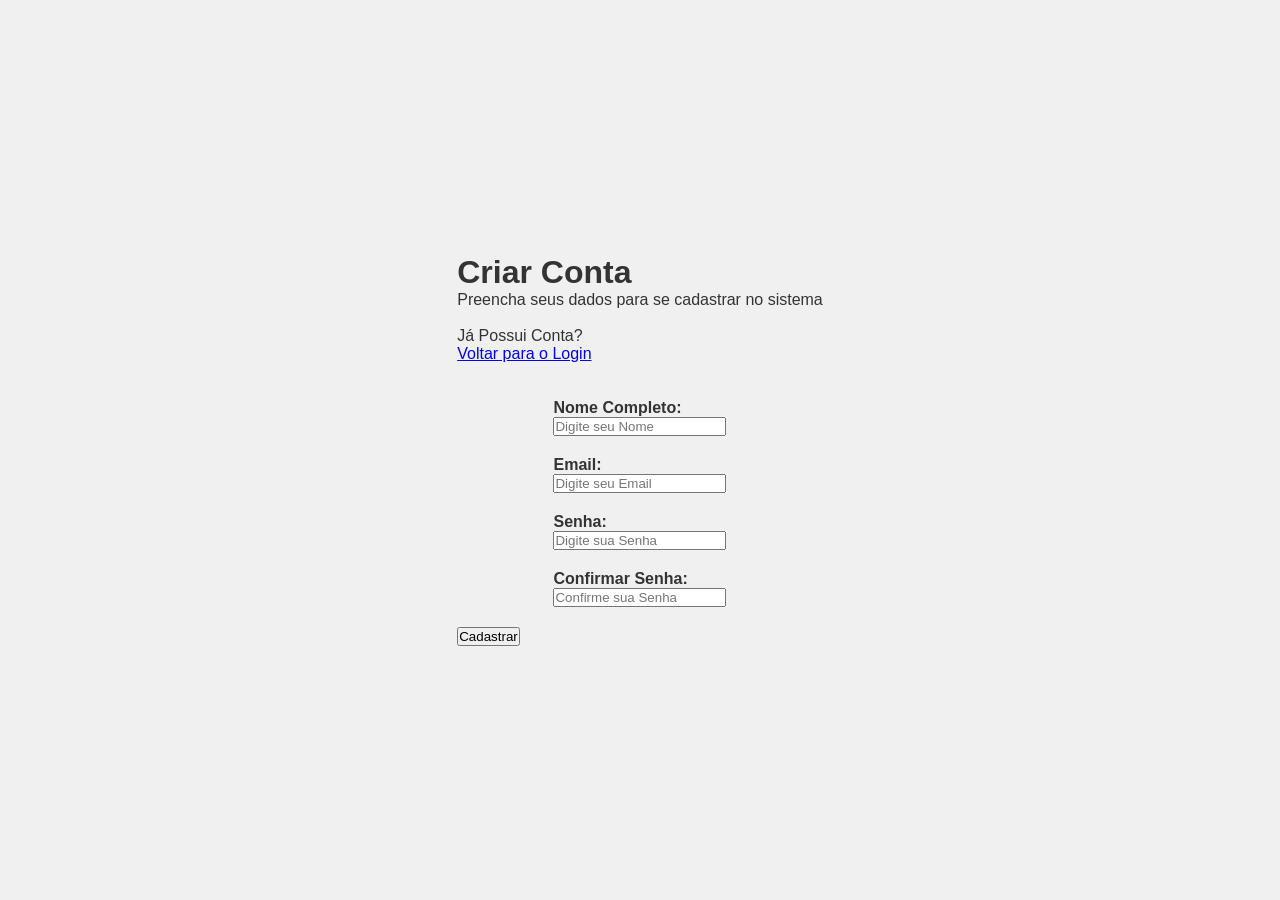
==== frontend/register.html @ 8b63f1ea "criando server local" ====
<!DOCTYPE html>
<html lang="pt-br">
<head>
    <meta charset="UTF-8">
    <meta name="viewport" content="width=device-width, initial-scale=1.0">
    <link rel="stylesheet" href="./css/style.css">
    <title>Login System - Criar Conta</title>
</head>
<body>
    <!-- Lado Esquerdo -->
    <main class="register-wrapper">
        <header class="register_info">
            <h1>Criar Conta</h1>
            <p>Preencha seus dados para se cadastrar no sistema</p>
            <br>
            <span>Já Possui Conta?</span><br>
            <a href="./index.html">Voltar para o Login</a>
        </header>
        <!-- Lado Direito -->
        <section class="register_card">
            <form id="registerForm">
                <br><br>
                <div class="input-group">
                    <label>Nome Completo:</label> <!-- Rótulo para o campo de usuário -->
                    <input type="text" placeholder="Digite seu Nome" required> <!-- Campo de entrada para o nome de usuário -->
                </div>
                <div class="input-group">
                    <label>Email:</label> <!-- Rótulo para o campo de confirmação de usuário -->
                    <input type="email" placeholder="Digite seu Email" required> <!-- Campo de entrada para o email de usuário -->
                </div>
                <div class="input-group">
                    <label>Senha:</label> <!-- Rótulo para o campo de senha -->
                    <input type="password" placeholder="Digite sua Senha" required> <!-- Campo de entrada para a senha -->
                </div>
                <div class="input-group">
                    <label>Confirmar Senha:</label> <!-- Rótulo para o campo de confirmação de senha -->
                    <input type="password" placeholder="Confirme sua Senha" required> <!-- Campo de entrada para a confirmação de senha -->
                </div>
                <button type="submit">Cadastrar</button> <!-- Botão de envio do formulário -->
            </form>
        </section>
    </main>
</body>
</html>
---- frontend/css/style.css ----
* {
    font-family: 'Arial', sans-serif;
    margin: 0;
    padding: 0;
}

body {
    background-color: #f0f0f0;
    display: flex;
    height: 100vh;
    justify-content: center;
    align-items: center;
    color: #333;
}

.login-container {
    background-color: #fff;
    padding: 40px;
    border-radius: 8px;
    box-shadow: 0 4px 8px rgba(0, 0, 0, 0.1);
    width: 300px;
}

.input-group {
    display: grid;
    justify-content: center;
    align-items: center;
    margin-bottom: 20px;
    font-weight: bold;
}
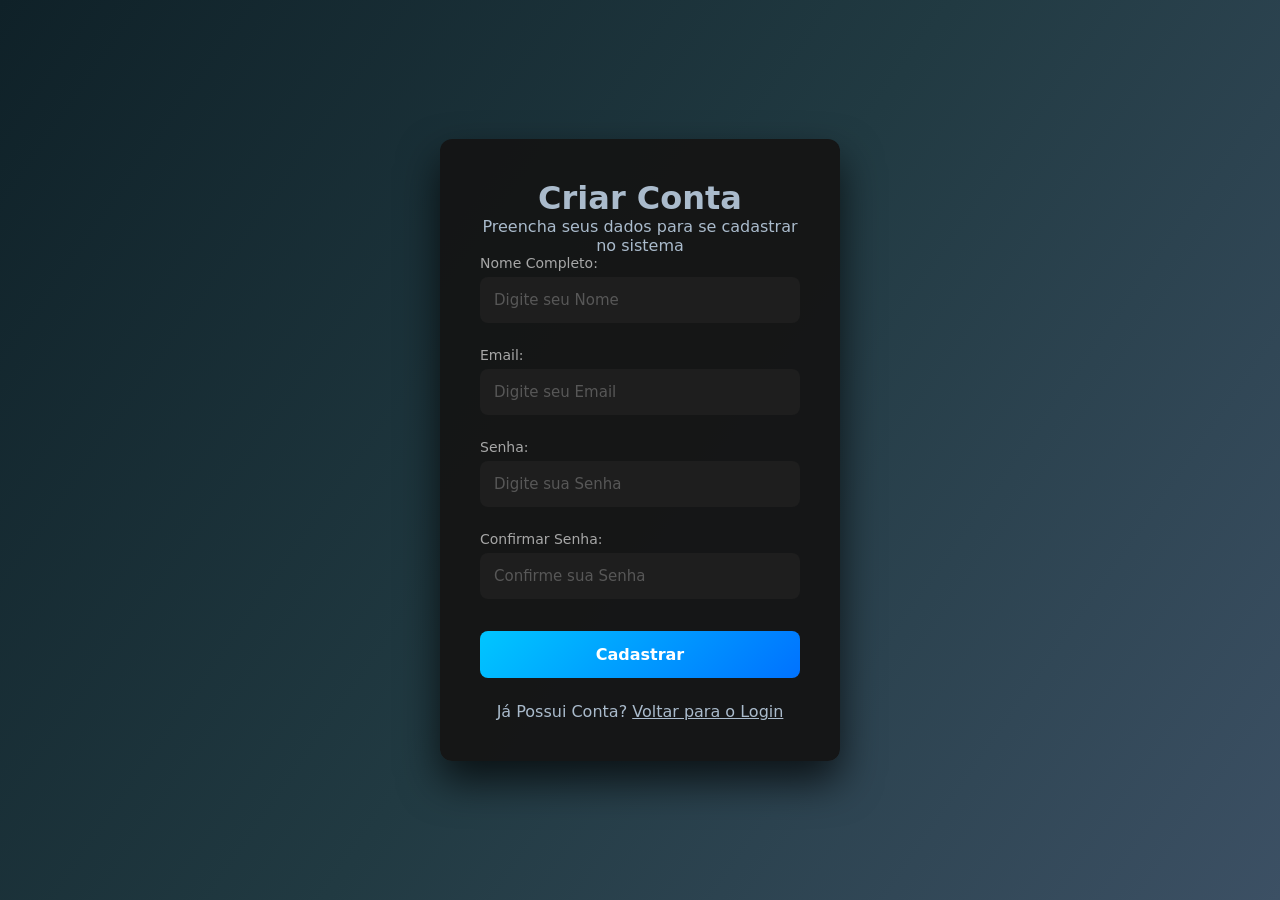
==== commit 4b26eed2: "New css updated" ====
--- a/frontend/register.html
+++ b/frontend/register.html
@@ -3,7 +3,7 @@
 <head>
     <meta charset="UTF-8">
     <meta name="viewport" content="width=device-width, initial-scale=1.0">
-    <link rel="stylesheet" href="./css/style.css">
+    <link rel="stylesheet" href="./css/styleDark.css">
     <title>Login System - Criar Conta</title>
 </head>
 <body>
@@ -12,14 +12,10 @@
         <header class="register_info">
             <h1>Criar Conta</h1>
             <p>Preencha seus dados para se cadastrar no sistema</p>
-            <br>
-            <span>Já Possui Conta?</span><br>
-            <a href="./index.html">Voltar para o Login</a>
         </header>
         <!-- Lado Direito -->
         <section class="register_card">
             <form id="registerForm">
-                <br><br>
                 <div class="input-group">
                     <label>Nome Completo:</label> <!-- Rótulo para o campo de usuário -->
                     <input type="text" placeholder="Digite seu Nome" required> <!-- Campo de entrada para o nome de usuário -->
@@ -37,6 +33,8 @@
                     <input type="password" placeholder="Confirme sua Senha" required> <!-- Campo de entrada para a confirmação de senha -->
                 </div>
                 <button type="submit">Cadastrar</button> <!-- Botão de envio do formulário -->
+                <span>Já Possui Conta?</span>
+                <a href="./index.html">Voltar para o Login</a>
             </form>
         </section>
     </main>
--- a/frontend/css/styleDark.css
+++ b/frontend/css/styleDark.css
@@ -0,0 +1,103 @@
+* {
+    margin: 0;
+    padding: 0;
+    box-sizing: border-box;
+    font-family: "Black Ops One", system-ui;
+    color: #abc;
+}
+
+body {
+    height: 100vh;
+    margin: 0;
+    background: linear-gradient(125deg, #0f2128, #213a42, #3c5064);
+    display: flex;
+    justify-content: center;
+    align-items: center;
+    color: #ffffff;
+}
+
+.login-container, main {
+    background-color: rgba(21, 21, 21, 0.95);
+    width: 100%;
+    max-width: 400px;
+    padding: 40px;
+    border-radius: 12px;
+    box-shadow: 0 20px 40px rgba(0, 0, 0, 0.7);
+    text-align: center;
+}
+
+.login-container h1 {
+    font-size: 28px;
+    margin-bottom: 8px;
+    color: #fff;
+}
+
+.login-container p {
+    font-size: 18px;
+    margin-bottom: 25px;
+    color: #bbbb;
+}
+
+.input-group {
+    text-align: left;
+    margin-bottom: 18px;
+}
+
+.input-group label {
+    display: block;
+    font-size: 14px;
+    margin-bottom: 6px;
+    color: #cccc;
+}
+
+.input-group input {
+    background: #1e1e1e;
+    width: 100%;
+    padding: 14px;
+    border-radius: 8px;
+    margin-bottom: 6px;
+    font-size: 15px;
+    border: none;
+    color: #ffff;
+}
+
+.input-group input::placeholder {
+    color: #8888;
+}
+
+button {
+    width: 100%;
+    padding: 14px;
+    border-radius: 8px;
+    margin-top: 8px;
+    margin-bottom: 24px;
+    border: none;
+    background: linear-gradient(135deg, #00c6ff, #0072ff);
+    color: #ffffff;
+    font-size: 16px;
+    font-weight: bold;
+    cursor: pointer;
+    transition: transform 0.2s, box-shadow 0.2s;
+}
+
+button:hover {
+    transform: translateY(2px);
+    box-shadow: 0 10px 25px rgba(0, 114, 255, 0.5);
+}
+
+.footer {
+    margin-top: 8px;
+    font-size: 14px;
+    color: #aaaa;
+}
+
+.footer a {
+    margin-left: 5px;
+    color: #006cff;
+    text-decoration: none;
+    transition: color 0.3s;
+}
+
+.footer a:hover {
+    color: #66d9ff;
+}
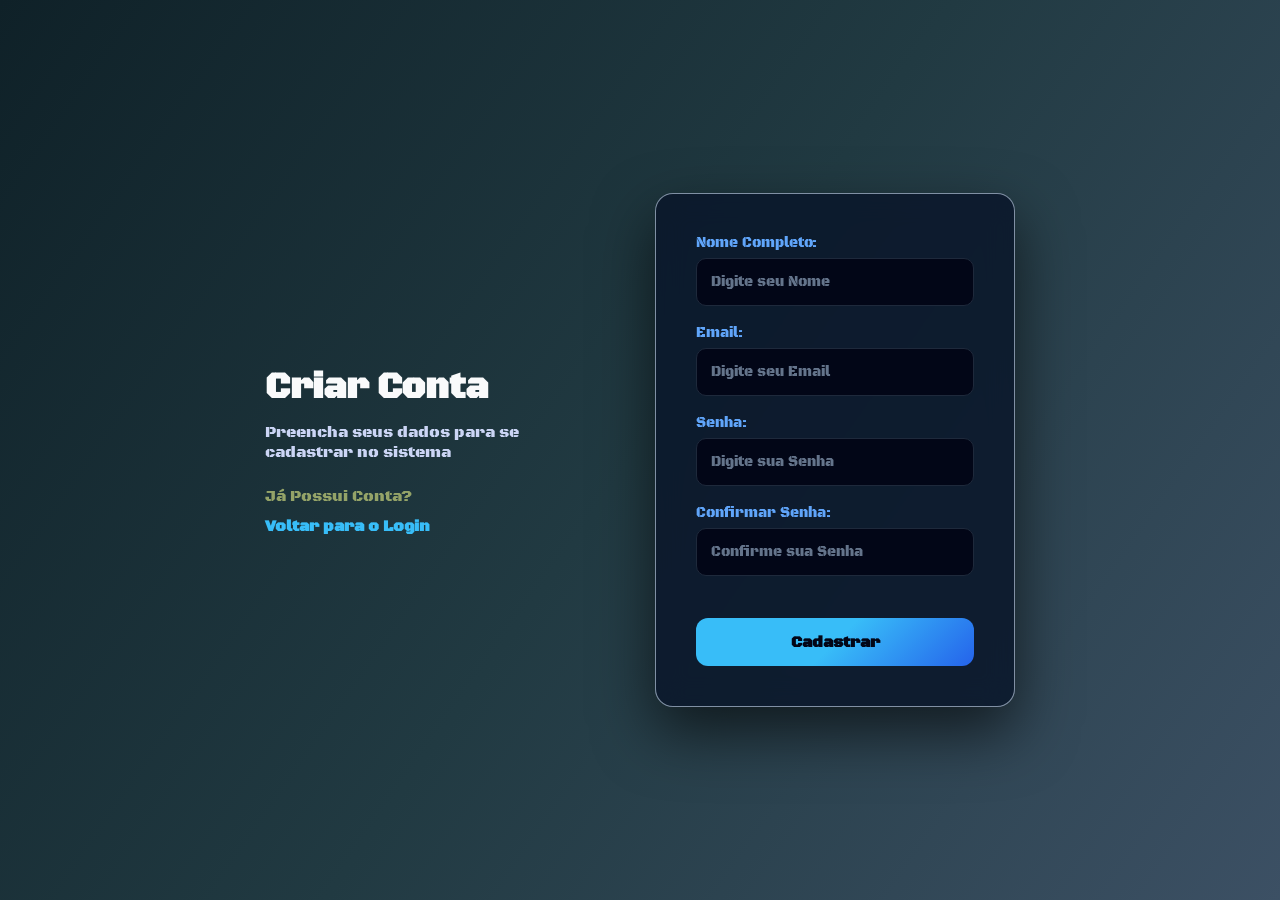
==== commit 8bb338dd: "atualizando CSS" ====
--- a/frontend/register.html
+++ b/frontend/register.html
@@ -3,7 +3,8 @@
 <head>
     <meta charset="UTF-8">
     <meta name="viewport" content="width=device-width, initial-scale=1.0">
-    <link rel="stylesheet" href="./css/styleDark.css">
+    <link rel="stylesheet" href="./css/style_register.css">
+    <link href="https://fonts.googleapis.com/css2?family=Black+Ops+One&display=swap" rel="stylesheet">
     <title>Login System - Criar Conta</title>
 </head>
 <body>
@@ -12,6 +13,8 @@
         <header class="register_info">
             <h1>Criar Conta</h1>
             <p>Preencha seus dados para se cadastrar no sistema</p>
+            <span>Já Possui Conta?</span>
+            <a href="./index.html">Voltar para o Login</a>
         </header>
         <!-- Lado Direito -->
         <section class="register_card">
@@ -33,8 +36,6 @@
                     <input type="password" placeholder="Confirme sua Senha" required> <!-- Campo de entrada para a confirmação de senha -->
                 </div>
                 <button type="submit">Cadastrar</button> <!-- Botão de envio do formulário -->
-                <span>Já Possui Conta?</span>
-                <a href="./index.html">Voltar para o Login</a>
             </form>
         </section>
     </main>
--- a/frontend/css/style_register.css
+++ b/frontend/css/style_register.css
@@ -0,0 +1,118 @@
+* {
+    margin: 0;
+    padding: 0;
+    box-sizing: border-box;
+    font-family: "Black Ops One", system-ui;
+    color: #abc;
+}
+
+body {
+    height: 100vh;
+    margin: 0;
+    background: linear-gradient(125deg, #0f2128, #213a42, #3c5064);
+    display: flex;
+    justify-content: center;
+    align-items: center;
+    color: #ffffff;
+}
+
+.register-wrapper {
+    display: flex;
+    gap: 70px;
+    align-items: center;
+}
+
+.register_info{
+    max-width: 320px;
+}
+
+.register_info h1 {
+    font-size: 36px;
+    margin-bottom: 12px;
+    color: #f9fafb;
+}
+
+.register_info p {
+    font-size: 16px;
+    color: #cbd5f5;
+    margin-bottom: 24px;
+}
+
+.register_info span {
+    display: block;
+    color: #94a368;
+    margin-bottom: 10px;
+}
+
+.register_info a {
+    color: #38bdf8;
+    text-decoration: none;
+    font-weight: 600;
+}
+
+
+
+.register_info a:hover {
+    text-decoration: underline;
+}
+
+.register_card {
+    background: rgba(10, 23, 42, 0.86);
+    backdrop-filter: blur(14px);
+    padding: 40px;
+    border-radius: 18px;
+    width: 360px;
+    box-shadow: 0 25px 60px rgba(0,0,0,0.6);
+    border: 1px solid rgba(148,163,184,0.86);
+}
+
+.input-group {
+    display: flex;
+    flex-direction: column;
+    margin-bottom: 18px;
+}
+
+.input-group label {
+    font-size: 14px;
+    margin-bottom: 6px;
+    color: #60a5fa;
+}
+
+.input-group input {
+    padding: 14px;
+    border-radius: 10px;
+    border: 1px solid #1e293b;
+    background-color: #020617;
+    color: #f1f5f9;
+    font-size: 14px;
+    outline: none;
+    transition: border 0.3s, box-shadow 0.3s;
+}
+
+.input-group input::placeholder{
+    color: #64748b;
+}
+
+.input-group input:focus{
+    border-color: #38bdf8;
+    box-shadow: 0 0 0 2px rgba(56, 189, 248, 0.3)
+}
+
+button{
+    margin-top: 24px;
+    width: 100%;
+    padding: 14px;
+    border: none;
+    border-radius: 12px;
+    background: linear-gradient(135deg, #38bdf8, #38bdf8, #2563eb);
+    color: #020617;
+    font-weight: 700;
+    font-size: 16px;
+    cursor: pointer;
+    transition: transform 0.2s, box-shadow 0.2s;
+}
+
+button:hover{
+    transform: translate(-2px);
+    box-shadow: 0 12px 25px rgba(37,99,235,0.5);
+}
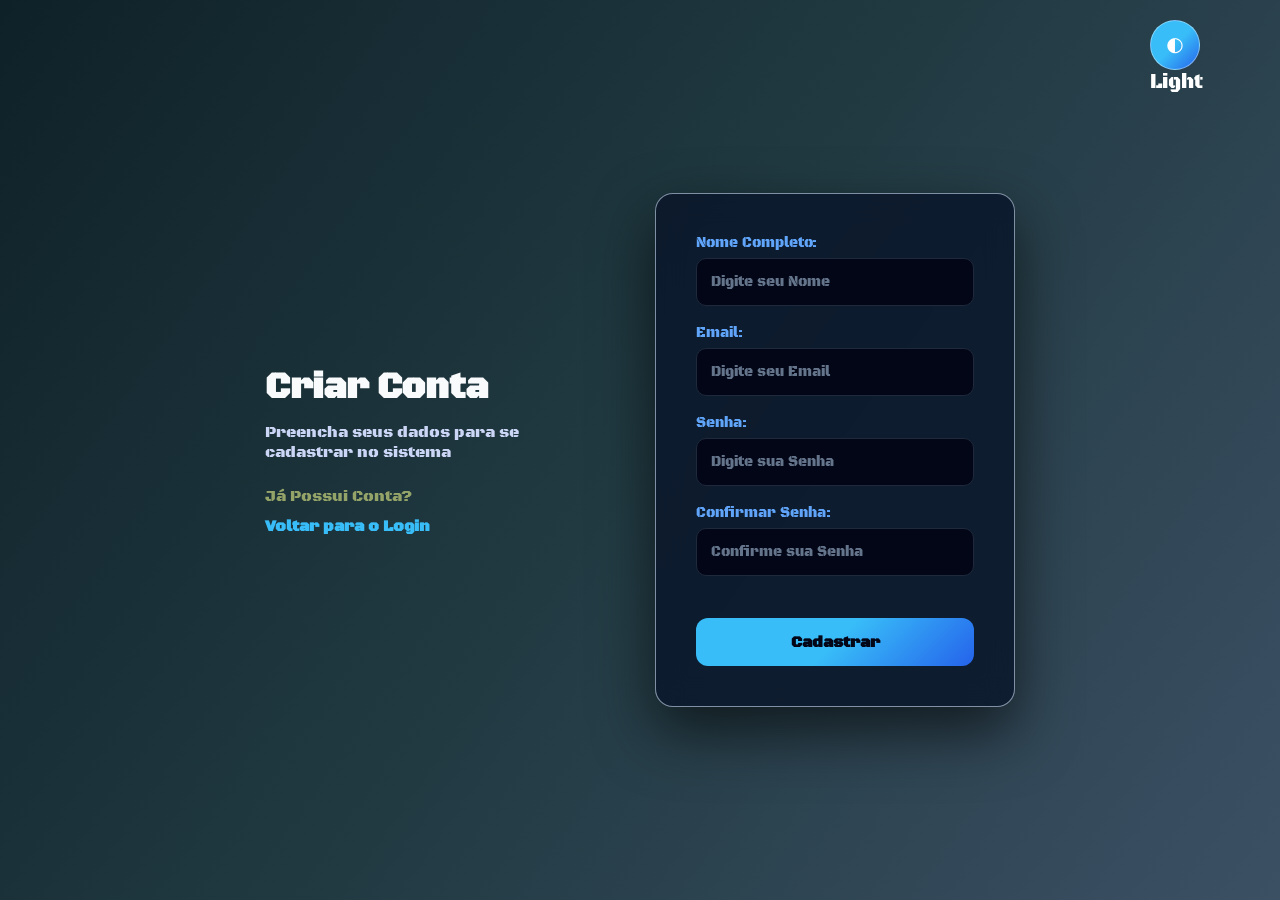
==== commit b56efd77: "atualização de css e theme" ====
--- a/frontend/register.html
+++ b/frontend/register.html
@@ -6,9 +6,12 @@
     <link rel="stylesheet" href="./css/style_register.css">
     <link href="https://fonts.googleapis.com/css2?family=Black+Ops+One&display=swap" rel="stylesheet">
     <title>Login System - Criar Conta</title>
+    <script src="./js/theme.js" defer></script>
 </head>
 <body>
     <!-- Lado Esquerdo -->
+    <button class="theme-toggle-btn">☀</button>
+    <p class="theme-toggle-p">*</p>
     <main class="register-wrapper">
         <header class="register_info">
             <h1>Criar Conta</h1>
--- a/frontend/css/style_register.css
+++ b/frontend/css/style_register.css
@@ -22,7 +22,7 @@
     align-items: center;
 }
 
-.register_info{
+.register_info {
     max-width: 320px;
 }
 
@@ -62,8 +62,8 @@
     padding: 40px;
     border-radius: 18px;
     width: 360px;
-    box-shadow: 0 25px 60px rgba(0,0,0,0.6);
-    border: 1px solid rgba(148,163,184,0.86);
+    box-shadow: 0 25px 60px rgba(0, 0, 0, 0.6);
+    border: 1px solid rgba(148, 163, 184, 0.86);
 }
 
 .input-group {
@@ -89,16 +89,16 @@
     transition: border 0.3s, box-shadow 0.3s;
 }
 
-.input-group input::placeholder{
+.input-group input::placeholder {
     color: #64748b;
 }
 
-.input-group input:focus{
+.input-group input:focus {
     border-color: #38bdf8;
     box-shadow: 0 0 0 2px rgba(56, 189, 248, 0.3)
 }
 
-button{
+button {
     margin-top: 24px;
     width: 100%;
     padding: 14px;
@@ -112,7 +112,94 @@
     transition: transform 0.2s, box-shadow 0.2s;
 }
 
-button:hover{
+button:hover {
     transform: translate(-2px);
-    box-shadow: 0 12px 25px rgba(37,99,235,0.5);
+    box-shadow: 0 12px 25px rgba(37, 99, 235, 0.5);
+}
+
+.theme-toggle-btn {
+    position: absolute;
+    width: 50px;
+    height: 50px;
+    top: 20px;
+    right: 80px;
+    margin-top: 0;
+    padding: 10px;
+    border-radius: 50%;
+    font-size: 20px;
+    background-color: rgba(255, 255, 255, 0.2);
+    border: 1px solid rgba(255, 255, 255, 0.4);
+    color: white;
+    transition: 0.3s;
+    z-index: 1000;
+}
+
+.theme-toggle-p {
+    position: absolute;
+    width: 50px;
+    height: 50px;
+    top: 60px;
+    right: 90px;
+    margin-top: 0;
+    padding: 10px;
+    font-size: 20px;
+    color: black;
+    transition: 0.3s;
+    z-index: 1000;
+}
+
+.theme-toggle-p.light {
+    color: white;
+}
+
+body.light {
+    background: linear-gradient(135deg,
+            #e0f2fe,
+            #bae6fd,
+            #7dd3fc);
+}
+
+.login-container {
+    background: rgba(20, 20, 20, 0.95);
+}
+
+body.light .login-container {
+    background: #ffffff;
+    box-shadow: 0 20px 40px rgba(0, 114, 255, 0.15);
+}
+
+body.light .login-container h1 {
+    color: #0f172a;
+}
+
+body.light .login-container p {
+    color: #475569;
+}
+
+body.light .input-group label {
+    color: #334155;
+}
+
+body.light .input-group input {
+    background: #f1f5f9;
+    color: #0f172a;
+    border: 1px solid #cbd5e1;
+}
+
+body.light .input-group input::placeholder {
+    color: #94a3b8;
+}
+
+body.light .theme-toggle-btn {
+    background-color: rgba(15, 23, 42, 0.1);
+    border: 1px solid rgba(15, 23, 42, 0.2);
+    color: #0f172a;
+}
+
+body.light .footer {
+    color: #64748b;
+}
+
+body.light .footer a {
+    color: #0072ff;
 }
